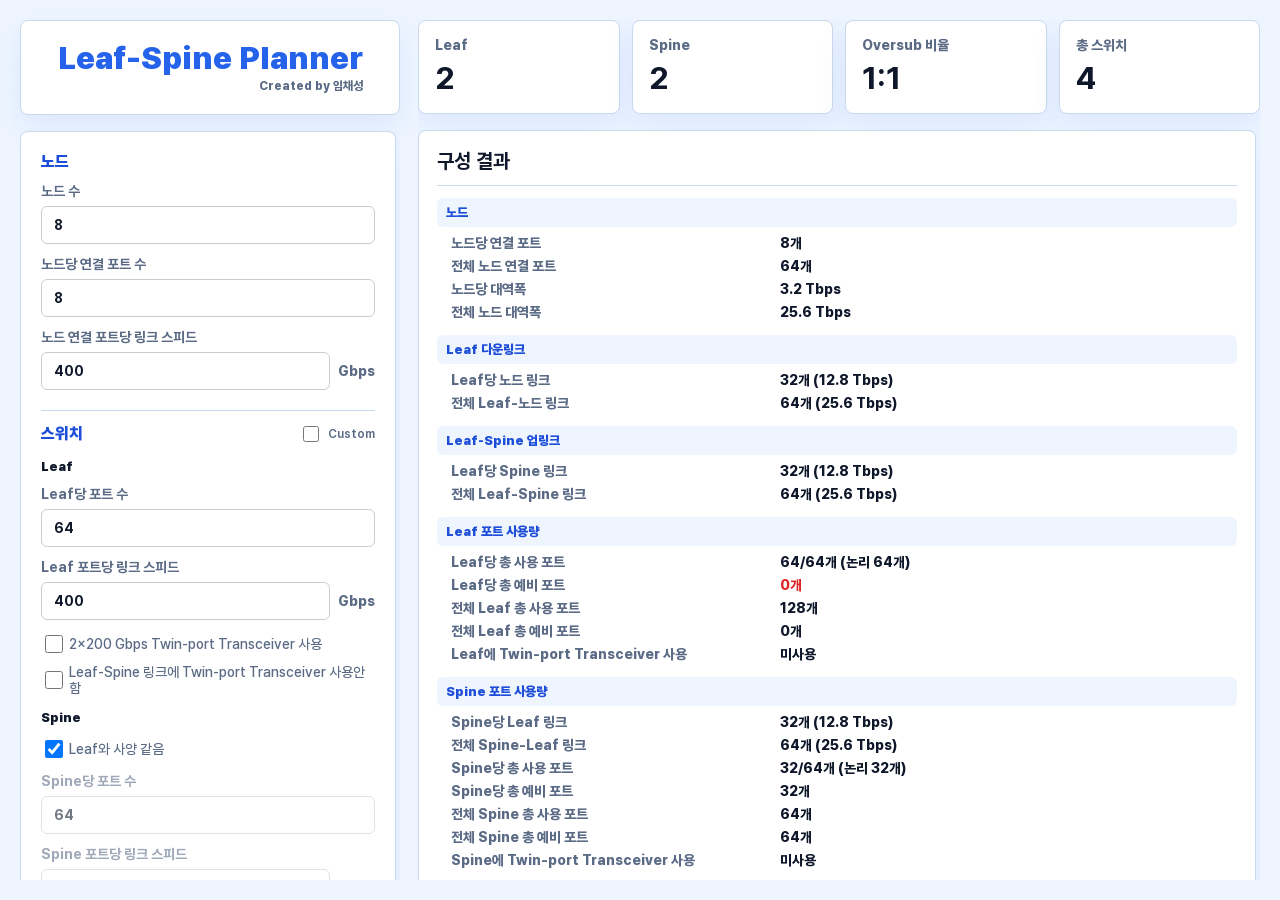
==== index.html @ a8fbc8a6 "Refine input export and twin-port planning" ====
<!doctype html>
<html lang="ko">
  <head>
    <meta charset="utf-8" />
    <meta name="viewport" content="width=device-width, initial-scale=1" />
    <title>Leaf-Spine Planner</title>
    <link rel="icon" type="image/png" sizes="96x96" href="assets/images/favicon-96x96.png" />
    <link rel="stylesheet" href="assets/css/styles.css" />
  </head>
  <body>
    <main class="app">
      <section class="workspace">
        <aside class="sidebar">
          <div class="panel panel-header">
            <div class="title-lockup">
              <p class="eyebrow">Leaf-Spine Planner</p>
              <span class="title-credit">Created by 임채성</span>
            </div>
          </div>

          <div class="sidebar-scroll">
            <form class="panel inputs" id="networkForm">
              <div class="section-title">노드</div>
            <label>
              <span>노드 수</span>
              <input id="serverCount" type="number" min="1" step="1" value="8" required />
            </label>
            <label>
              <span>노드당 연결 포트 수</span>
              <input id="serverNicPorts" type="number" min="1" step="1" value="8" required />
            </label>
            <label>
              <span>노드 연결 포트당 링크 스피드</span>
              <div class="inline-field">
                <input id="serverLinkSpeed" type="number" min="1" step="1" value="400" required />
                <span>Gbps</span>
              </div>
            </label>
            <small id="nodeTwinPortNotice" class="field-note node-twin-notice hidden">Multi-planar Design 가이드에 따라 2x200 Gbps Twin-port Transceiver 적용</small>

            <div class="section-title section-title-with-action">
              <span>스위치</span>
              <label class="title-check">
                <input id="useCustomSwitchCounts" type="checkbox" />
                <span>Custom</span>
              </label>
            </div>
            <div class="subsection-title">Leaf</div>
            <label id="customLeafCountField" class="hidden">
              <span>Leaf 수</span>
              <input id="customLeafCount" type="number" min="2" step="1" value="2" required />
            </label>
            <label>
              <span>Leaf당 포트 수</span>
              <input id="switchPorts" type="number" min="2" step="1" value="64" required />
            </label>
            <label>
              <span>Leaf 포트당 링크 스피드</span>
              <div class="inline-field">
                <input id="switchLinkSpeed" type="number" min="1" step="1" value="400" required />
                <span>Gbps</span>
              </div>
            </label>
            <label class="check-row">
              <input id="useTwinPort" type="checkbox" />
              <span id="twinPortLabel">2x200 Twin-port Transceiver 사용</span>
            </label>
            <label class="check-row sub-check-row">
              <input id="disableUplinkTwinPort" type="checkbox" />
              <span>Leaf-Spine 링크에 Twin-port Transceiver 사용안함</span>
            </label>
            <div class="subsection-title">Spine</div>
            <label id="customSpineCountField" class="hidden">
              <span>Spine 수</span>
              <input id="customSpineCount" type="number" min="2" step="1" value="2" required />
            </label>
            <label class="check-row">
              <input id="spineSameAsLeaf" type="checkbox" checked />
              <span>Leaf와 사양 같음</span>
            </label>
            <label>
              <span>Spine당 포트 수</span>
              <input id="spineSwitchPorts" type="number" min="2" step="1" value="64" required disabled />
            </label>
            <label>
              <span>Spine 포트당 링크 스피드</span>
              <div class="inline-field">
                <input id="spineSwitchLinkSpeed" type="number" min="1" step="1" value="400" required disabled />
                <span>Gbps</span>
              </div>
            </label>
            <label class="check-row">
              <input id="spineUseTwinPort" type="checkbox" />
              <span id="spineTwinPortLabel">2x200 Twin-port Transceiver 사용</span>
            </label>

            <div class="section-title">구성 방식</div>
            <div class="segmented" role="radiogroup" aria-label="구성 방식">
              <label>
                <input type="radio" name="topologyMode" value="nonblocking" checked />
                <span>Non-blocking</span>
              </label>
              <label>
                <input type="radio" name="topologyMode" value="oversubscribed" />
                <span>Oversubscribed</span>
              </label>
            </div>
            <label id="oversubField" class="hidden">
              <span>목표 Oversub 비율</span>
              <div class="inline-field">
                <span>1 :</span>
                <input id="targetOversub" type="number" min="1.1" step="0.1" value="3" />
              </div>
              <small class="field-note">노드 연결 포트는 모두 Leaf에 연결하고, Leaf-Spine 링크 수와 대역폭을 줄여 목표 1:n oversubscription을 맞춥니다.</small>
            </label>

            <label class="check-row">
              <input id="useMultiPlanar" type="checkbox" />
              <span>Multi-planar Design 사용</span>
            </label>
            <label class="check-row">
              <input id="useMultiPods" type="checkbox" />
              <span>Multi-pods Design 사용</span>
            </label>
              <label id="podField" class="hidden">
                <span>Pod당 노드 수</span>
                <input id="podServerCount" type="number" min="1" step="1" value="64" />
              </label>

            <div class="form-actions-separator" aria-hidden="true"></div>
            <button type="submit">구성하기</button>
            <div id="reportExportMenu" class="export-menu report-export">
              <button id="exportPdf" class="save-report" type="button">보고서 생성</button>
              <div class="export-menu-list" role="menu" aria-label="보고서 저장 형식">
                <button type="button" data-export-value="svg">SVG</button>
                <button type="button" data-export-value="pdf">PDF</button>
              </div>
            </div>
            <div id="inputTransferMenu" class="export-menu input-transfer-menu">
              <button id="importExportInputs" class="reset-inputs" type="button">내보내기/불러오기</button>
              <div class="export-menu-list" role="menu" aria-label="입력값 내보내기 불러오기">
                <button type="button" data-export-value="export-json">구성 값 내보내기(JSON)</button>
                <button type="button" data-export-value="import-json">구성 값 불러오기(JSON)</button>
              </div>
            </div>
            <input id="importInputsFile" class="hidden-file-input" type="file" accept="application/json,.json" />
            <button id="resetInputs" class="reset-inputs" type="button">초기화</button>
            </form>
          </div>
        </aside>

        <section class="results">
          <div class="summary-grid">
            <article class="metric">
              <span>Leaf</span>
              <strong id="leafCount">-</strong>
            </article>
            <article class="metric">
              <span>Spine</span>
              <strong id="spineCount">-</strong>
            </article>
            <article class="metric">
              <span>Oversub 비율</span>
              <strong id="oversubRatio">-</strong>
            </article>
            <article class="metric">
              <span>총 스위치</span>
              <strong id="totalSwitches">-</strong>
            </article>
          </div>

          <div class="results-scroll">
            <article class="panel detail">
              <div class="detail-title">
                <h2>구성 결과</h2>
                <span id="calculationStatus" class="status-badge hidden">구성 불가</span>
              </div>
              <dl id="detailList"></dl>
              <p id="message" class="message"></p>
            </article>

            <article class="panel diagram-panel">
              <div class="diagram-title">
                <div class="diagram-heading">
                  <h2>네트워크 구성도</h2>
                  <button id="openDiagramWindow" class="icon-button" type="button" title="새 창에서 보기" aria-label="새 창에서 보기">↗</button>
                </div>
                <div class="diagram-actions">
                  <span id="diagramCaption">입력 후 구성이 표시됩니다</span>
                  <div class="view-controls" aria-label="구성도 보기 방식">
                    <button id="viewFull" type="button" data-view="full">전체</button>
                    <button id="viewWrapped" type="button" data-view="wrapped">줄바꿈</button>
                    <button id="viewSummary" type="button" data-view="summary">요약</button>
                  </div>
                  <div class="zoom-controls" aria-label="구성도 확대 축소">
                    <button id="zoomOut" type="button" title="축소">-</button>
                    <button id="zoomReset" type="button" title="원래 크기">100%</button>
                    <button id="zoomIn" type="button" title="확대">+</button>
                    <button id="zoomCenter" type="button" title="가운데 정렬" aria-label="가운데 정렬">⨁</button>
                    <button id="zoomFit" type="button" title="화면에 맞춤" aria-label="화면에 맞춤">⇔</button>
                  </div>
                  <div class="export-controls" aria-label="구성도 다운로드">
                    <div id="topologyExportMenu" class="export-menu">
                      <button id="exportDiagram" type="button">Export</button>
                      <div class="export-menu-list" role="menu" aria-label="구성도 저장 형식">
                        <button type="button" data-export-value="svg">SVG</button>
                        <button type="button" data-export-value="png">PNG</button>
                        <button type="button" data-export-value="ppt">PPT</button>
                      </div>
                    </div>
                    <button id="openPortMapWindow" type="button">Port Map</button>
                  </div>
                </div>
              </div>
              <div id="diagram" class="diagram" aria-label="Leaf-Spine topology diagram"></div>
            </article>
          </div>
        </section>
      </section>
    </main>

    <script src="assets/js/calculator.js"></script>
    <script src="assets/js/input-state.js"></script>
    <script src="assets/js/export-utils.js"></script>
    <script src="assets/js/diagram.js"></script>
    <script src="assets/js/diagram-geometry.js"></script>
    <script src="assets/js/diagram-pptx.js"></script>
    <script src="assets/js/diagram-ooxml.js"></script>
    <script src="assets/js/diagram-api.js"></script>
    <script src="assets/js/report-font.js"></script>
    <script src="assets/js/report.js"></script>
    <script src="assets/js/report-layout.js"></script>
    <script src="assets/js/report-pdf.js"></script>
    <script src="assets/js/report-api.js"></script>
    <script src="assets/js/portmap.js"></script>
    <script src="assets/js/portmap-export.js"></script>
    <script src="assets/js/portmap-api.js"></script>
    <script src="assets/js/app.js"></script>
  </body>
</html>
---- assets/css/styles.css ----
﻿:root {
  color-scheme: light;
  font-family:
    "Pretendard", Arial, sans-serif;
  --bg: #eef5ff;
  --ink: #0f172a;
  --muted: #5b6b86;
  --line: #c8d8ee;
  --panel: #ffffff;
  --accent: #2563eb;
  --accent-dark: #1d4ed8;
  --leaf: #2563eb;
  --spine: #b45309;
  --server: #475569;
}

@font-face {
  font-family: "Pretendard";
  src: url("../fonts/Pretendard-1.3.9/web/static/woff2-subset/Pretendard-Regular.subset.woff2") format("woff2");
  font-weight: 400;
  font-style: normal;
  font-display: swap;
}

@font-face {
  font-family: "Pretendard";
  src: url("../fonts/Pretendard-1.3.9/web/static/woff2-subset/Pretendard-Medium.subset.woff2") format("woff2");
  font-weight: 500;
  font-style: normal;
  font-display: swap;
}

@font-face {
  font-family: "Pretendard";
  src: url("../fonts/Pretendard-1.3.9/web/static/woff2-subset/Pretendard-SemiBold.subset.woff2") format("woff2");
  font-weight: 600;
  font-style: normal;
  font-display: swap;
}

@font-face {
  font-family: "Pretendard";
  src: url("../fonts/Pretendard-1.3.9/web/static/woff2-subset/Pretendard-Bold.subset.woff2") format("woff2");
  font-weight: 700;
  font-style: normal;
  font-display: swap;
}

@font-face {
  font-family: "Pretendard";
  src: url("../fonts/Pretendard-1.3.9/web/static/woff2-subset/Pretendard-ExtraBold.subset.woff2") format("woff2");
  font-weight: 800;
  font-style: normal;
  font-display: swap;
}

@font-face {
  font-family: "Pretendard";
  src: url("../fonts/Pretendard-1.3.9/web/static/woff2-subset/Pretendard-Black.subset.woff2") format("woff2");
  font-weight: 900;
  font-style: normal;
  font-display: swap;
}

* {
  box-sizing: border-box;
}

body {
  margin: 0;
  min-height: 100vh;
  background: var(--bg);
  color: var(--ink);
  overflow: hidden;
}

.app {
  width: 100%;
  max-width: 1320px;
  margin: 0;
  height: 100vh;
  padding: 20px;
  overflow: hidden;
}

.workspace {
  display: grid;
  grid-template-columns: 380px minmax(0, 1fr);
  gap: 18px;
  align-items: start;
  height: 100%;
  min-height: 0;
}

.sidebar {
  display: grid;
  grid-template-rows: auto minmax(0, 1fr);
  gap: 16px;
  height: 100%;
  min-height: 0;
}

.sidebar-scroll {
  min-height: 0;
  overflow-y: auto;
  padding-right: 4px;
  overscroll-behavior: contain;
}

.panel,
.metric {
  background: var(--panel);
  border: 1px solid var(--line);
  border-radius: 8px;
  box-shadow: 0 12px 30px rgba(37, 99, 235, 0.09);
}

.inputs {
  display: grid;
  gap: 12px;
  padding: 20px;
}

.panel-header {
  padding: 20px;
  text-align: center;
}
.panel-header h1 {
  margin: 6px 0 4px;
  font-size: 25px;
  line-height: 1.25;
}

.title-lockup {
  display: inline-grid;
  justify-items: end;
}

.eyebrow {
  margin: 0;
  color: var(--accent);
  font-size: 32px;
  font-weight: 900;
  letter-spacing: 0;
  line-height: 1.1;
  white-space: nowrap;
}

.title-credit {
  margin-top: 3px;
  color: var(--muted);
  font-size: 12px;
  font-weight: 800;
  line-height: 1.2;
}

.section-title {
  margin-top: 8px;
  padding-top: 12px;
  border-top: 1px solid var(--line);
  color: var(--accent-dark);
  font-size: 16px;
  font-weight: 900;
}

.inputs > .section-title:first-child {
  margin-top: 0;
  padding-top: 0;
  border-top: 0;
}

.section-title-with-action {
  display: flex;
  align-items: center;
  justify-content: space-between;
  gap: 12px;
}

.title-check {
  display: inline-flex;
  align-items: center;
  justify-content: flex-end;
  gap: 6px;
  color: var(--muted);
  font-size: 12px;
  font-weight: 600;
}

.title-check input {
  width: 16px;
  height: 16px;
  padding: 0;
}

.title-check span {
  font-weight: 600;
}

.subsection-title {
  margin-top: 2px;
  color: var(--ink);
  font-size: 13px;
  font-weight: 900;
}

label {
  display: grid;
  gap: 7px;
  color: var(--muted);
  font-size: 14px;
  font-weight: 700;
}

input {
  width: 100%;
  border: 1px solid #c8d0cb;
  border-radius: 6px;
  padding: 10px 12px;
  color: var(--ink);
  font: inherit;
  background: #fff;
}

select {
  min-height: 44px;
  border: 1px solid var(--line);
  border-radius: 6px;
  padding: 0 34px 0 12px;
  color: var(--ink);
  font: inherit;
  font-weight: 900;
  background: #fff;
}

input:focus {
  outline: 3px solid rgba(37, 99, 235, 0.16);
  border-color: var(--accent);
}

select:focus {
  outline: 3px solid rgba(37, 99, 235, 0.16);
  border-color: var(--accent);
}

.inline-field {
  display: grid;
  grid-template-columns: 1fr auto;
  gap: 8px;
  align-items: center;
}

.inline-field span {
  color: var(--muted);
  font-weight: 800;
}

.field-note {
  display: block;
  margin: 12px 0 0;
  color: var(--muted);
  font-size: 14px;
  font-weight: 400;
  line-height: 1.55;
}

.node-twin-notice {
  margin-top: -6px;
  pointer-events: none;
}

.check-row {
  grid-template-columns: 18px 1fr;
  gap: 10px;
  align-items: center;
}

.check-row span {
  font-weight: 500;
}

.check-row input {
  width: 18px;
  height: 18px;
}

.sub-check-row {
  margin-top: -4px;
}

.check-row.is-disabled {
  color: var(--muted);
  opacity: 0.58;
}

label.is-disabled,
label:has(input:disabled) {
  opacity: 0.58;
}

label.is-disabled input,
label:has(input:disabled) input {
  cursor: not-allowed;
}

.segmented {
  display: grid;
  grid-template-columns: 1fr 1fr;
  gap: 8px;
}

.segmented label {
  display: block;
  position: relative;
}

.segmented input {
  position: absolute;
  inset: 0;
  width: 100%;
  height: 100%;
  margin: 0;
  opacity: 0;
  cursor: pointer;
}

.segmented span {
  display: grid;
  min-height: 44px;
  place-items: center;
  border: 1px solid var(--line);
  border-radius: 6px;
  background: #f9faf8;
  color: var(--muted);
  font-size: 14px;
  font-weight: 800;
  pointer-events: none;
}

.segmented input:checked + span {
  border-color: var(--accent);
  background: #dbeafe;
  color: var(--accent-dark);
}

.hidden {
  display: none;
}

button {
  min-height: 44px;
  border: 0;
  border-radius: 6px;
  background: var(--accent);
  color: #fff;
  font: inherit;
  font-weight: 900;
  cursor: pointer;
}

button:hover {
  background: var(--accent-dark);
}

.form-actions-separator {
  height: 0;
  margin-top: 8px;
  border-top: 1px solid var(--line);
}

.inputs button[type="submit"] {
  margin-top: 8px;
}

.save-report {
  width: 100%;
  background: #0f766e;
}

.save-report:hover {
  background: #115e59;
}

.reset-inputs {
  display: block;
  width: 100%;
  background: #64748b;
}

.reset-inputs:hover {
  background: #475569;
}

.input-transfer-menu .export-menu-list {
  left: 0;
  right: auto;
  width: 100%;
}

.hidden-file-input {
  display: none;
}

#resetInputs {
  background: #dc2626;
}

#resetInputs:hover {
  background: #b91c1c;
}

.results {
  max-height: 100%;
  min-height: 0;
  overflow: hidden;
  overscroll-behavior: contain;
  display: grid;
  grid-template-rows: auto minmax(0, 1fr);
  gap: 16px;
}

.results-scroll {
  display: grid;
  gap: 16px;
  min-height: 0;
  overflow-y: auto;
  padding-right: 4px;
  overscroll-behavior: contain;
}

.summary-grid {
  display: grid;
  grid-template-columns: repeat(4, minmax(0, 1fr));
  gap: 12px;
}

.metric {
  padding: 16px;
}

.metric span {
  display: block;
  color: var(--muted);
  font-size: 14px;
  font-weight: 800;
}

.metric strong {
  display: block;
  margin-top: 6px;
  font-size: 32px;
}

.detail,
.diagram-panel {
  padding: 18px;
}

h2 {
  margin: 0 0 12px;
  font-size: 20px;
}

.detail-title {
  display: flex;
  align-items: center;
  gap: 8px;
  margin-bottom: 12px;
  padding-bottom: 12px;
  border-bottom: 1px solid var(--line);
}

.detail-title h2 {
  margin: 0;
}

.status-badge {
  display: inline-grid;
  min-height: 22px;
  place-items: center;
  border: 1px solid #fecaca;
  border-radius: 999px;
  background: #fff1f2;
  color: #be123c;
  font-size: 14px;
  font-weight: 900;
  padding: 0 9px;
  white-space: nowrap;
}

.status-badge.hidden {
  display: none;
}

dl {
  display: grid;
  grid-template-columns: minmax(180px, 0.7fr) 1fr;
  gap: 7px 16px;
  margin: 0;
}

dt {
  color: var(--muted);
  font-size: 14px;
  font-weight: 800;
}

dl > dt:not(.detail-group):not(.detail-separator) {
  padding-left: 14px;
}

dd {
  margin: 0;
  padding-left: 4px;
  font-size: 14px;
  font-weight: 750;
}

dd.is-warning {
  color: #dc2626;
}

.detail-separator {
  grid-column: 1 / -1;
  height: 1px;
  margin: 2px 0;
  border-top: 1px solid var(--line);
}

.detail-group {
  grid-column: 1 / -1;
  margin: 8px 0 1px;
  padding: 7px 9px;
  border-radius: 6px;
  background: #eef5ff;
  color: var(--accent-dark);
  font-size: 13px;
  font-weight: 900;
}

.detail-group:first-child {
  margin-top: 0;
}

.message {
  margin: 12px 0 0;
  color: var(--muted);
  font-size: 14px;
  line-height: 1.55;
}

.message.is-warning {
  color: #b45309;
  font-weight: 700;
}

.diagram-title {
  display: grid;
  grid-template-columns: max-content minmax(0, 1fr);
  gap: 16px;
  align-items: start;
  margin-bottom: 12px;
}

.diagram-heading {
  display: flex;
  gap: 6px;
  align-items: center;
  min-width: 0;
}

.diagram-heading h2 {
  margin: 0;
  white-space: nowrap;
}

.icon-button {
  display: inline-grid;
  width: 18px;
  min-height: 18px;
  place-items: center;
  border: 1px solid var(--line);
  border-radius: 4px;
  background: #fff;
  color: var(--accent-dark);
  font-size: 11px;
  font-weight: 900;
  line-height: 1;
  padding: 0;
  transform: translateY(-1px);
}

.icon-button:hover {
  background: #dbeafe;
}

.diagram-actions {
  display: flex;
  gap: 16px;
  align-items: center;
  flex-wrap: nowrap;
  justify-content: flex-end;
  min-width: 0;
  overflow: visible;
}

@media (min-width: 1600px) {
  .workspace {
    grid-template-columns: 380px minmax(0, 1fr);
  }

  .summary-grid {
    gap: 14px;
  }
}

.diagram-actions span {
  flex: 0 1 auto;
  min-width: 0;
  color: var(--muted);
  font-size: 14px;
  font-weight: 800;
  overflow: hidden;
  text-overflow: ellipsis;
  white-space: nowrap;
}

.zoom-controls,
.view-controls,
.export-controls {
  display: inline-grid;
  align-items: center;
  flex: 0 0 auto;
}

.view-controls {
  grid-template-columns: 48px 62px 48px;
  gap: 5px;
}

.zoom-controls {
  grid-template-columns: 36px 64px 36px 36px 36px;
  gap: 5px;
}

.zoom-controls button,
.view-controls button,
.export-controls button {
  min-height: 28px;
  padding: 0;
  border: 1px solid var(--line);
  border-radius: 6px;
  background: #fff;
  color: var(--accent-dark);
  font-size: 12px;
  font-weight: 900;
}

.export-controls {
  display: flex;
  gap: 5px;
}

.export-controls .export-menu,
.export-controls #exportDiagram,
.export-controls #openPortMapWindow {
  width: 72px;
}

.export-controls #exportDiagram,
.export-controls #openPortMapWindow {
  border-color: var(--accent);
  background: var(--accent);
  color: #fff;
}

.zoom-controls button:hover,
.view-controls button:hover,
.export-controls button:hover {
  background: #dbeafe;
}

.export-controls #exportDiagram:hover,
.export-controls #openPortMapWindow:hover {
  border-color: var(--accent-dark);
  background: var(--accent-dark);
}

.export-menu {
  position: relative;
  min-width: 0;
}

.export-menu-list {
  position: absolute;
  top: calc(100% + 6px);
  right: 0;
  z-index: 20;
  display: none;
  min-width: 100%;
  padding: 6px;
  border: 1px solid var(--line);
  border-radius: 8px;
  background: #fff;
  box-shadow: 0 14px 34px rgba(15, 23, 42, 0.16);
}

.export-menu.is-open .export-menu-list {
  display: grid;
  gap: 4px;
}

.report-export .export-menu-list {
  left: 0;
  right: auto;
  width: 100%;
}

.export-menu-list button {
  width: 100%;
  min-height: 28px;
  justify-content: start;
  padding: 0 10px;
  border: 0;
  background: #fff;
  color: var(--accent-dark);
  text-align: left;
  font-size: 12px;
  font-weight: 900;
}

.export-menu-list button:hover {
  background: #dbeafe;
}

.zoom-controls button {
  font-size: 16px;
}

#zoomReset {
  font-size: 12px;
}

.view-controls button.is-active {
  background: var(--accent);
  border-color: var(--accent);
  color: #fff;
}

.diagram {
  position: relative;
  overflow: hidden;
  border: 1px solid var(--line);
  border-radius: 8px;
  background: #fff;
  overscroll-behavior: contain;
  height: 560px;
  height: clamp(460px, calc(100vh - 540px), 540px);
  cursor: grab;
  user-select: none;
  -webkit-user-select: none;
  touch-action: none;
}

.diagram.is-dragging {
  cursor: grabbing;
}

svg {
  display: block;
  width: 100%;
  height: 100%;
  shape-rendering: geometricPrecision;
  text-rendering: geometricPrecision;
}

.link {
  stroke: #5f8f73;
  stroke-width: 1.35;
  vector-effect: non-scaling-stroke;
}

.uplink {
  stroke: #8d6b54;
  stroke-width: 1.45;
  vector-effect: non-scaling-stroke;
}

.node rect,
.node circle {
  stroke-width: 1.2;
  vector-effect: non-scaling-stroke;
}

.node text {
  fill: #fff;
  font-size: 14px;
  font-weight: 800;
  text-anchor: middle;
  dominant-baseline: middle;
}

.node .node-label-bg {
  fill: #fff;
  stroke: #111827;
  stroke-width: 0.75;
  vector-effect: non-scaling-stroke;
}

.node .node-label {
  fill: #0f172a;
  font-size: 10.5px;
  font-weight: 450;
}

.ellipsis-node rect {
  fill: #eef2f7;
  stroke: #94a3b8;
  stroke-dasharray: 4 4;
}

.ellipsis-node text {
  fill: #334155;
  font-size: 19px;
}

.ellipsis-node .ellipsis-label {
  fill: #0f172a;
  font-size: 10px;
  font-weight: 450;
}

.spine .switch-body {
  fill: var(--spine);
  stroke: #92400e;
}

.leaf .switch-body {
  fill: var(--leaf);
  stroke: #1e40af;
}

.switch-face {
  fill: rgba(255, 255, 255, 0.14);
  stroke: rgba(255, 255, 255, 0.22);
}

.switch-port {
  fill: #e5e7eb;
  stroke: #111827;
  stroke-width: 0.6;
}

.switch-led {
  fill: #86efac;
  stroke: #166534;
  stroke-width: 0.7;
}

.spine text,
.leaf text {
  fill: var(--ink);
  font-size: 10.5px;
  font-weight: 450;
}

.server rect {
  fill: var(--server);
  stroke: #334155;
}

.server .server-body {
  fill: var(--server);
  stroke: #334155;
}

.server .server-face {
  fill: #64748b;
  stroke: #334155;
}

.server .nic-port {
  fill: #bbf7d0;
  stroke: #1f2937;
  stroke-width: 0.8;
}

.server .server-led {
  fill: #86efac;
  stroke: #166534;
  stroke-width: 0.7;
}

.server .server-name {
  font-size: 10.5px;
  font-weight: 450;
  fill: var(--ink);
}

.row-label {
  fill: var(--muted);
  font-size: 14px;
  font-weight: 900;
  text-anchor: start;
  dominant-baseline: middle;
}

.label-gutter {
  fill: #fff;
  stroke: none;
}

.hint text {
  fill: var(--muted);
  font-size: 14px;
  font-weight: 800;
}

@media (max-width: 980px) {
  .app {
    height: auto;
    min-height: 100vh;
    padding: 14px;
    overflow: visible;
  }

  .workspace,
  .sidebar,
  .summary-grid {
    grid-template-columns: 1fr;
    height: auto;
  }

  .summary-grid {
    position: static;
    padding-bottom: 0;
  }

  .sidebar-scroll,
  .inputs,
  .results {
    max-height: none;
    overflow: visible;
    padding-right: 0;
  }

  .sidebar-scroll {
    display: contents;
  }

  .results-scroll {
    display: contents;
  }

  .results-scroll {
    overflow: visible;
    padding-right: 0;
  }

  .diagram {
    height: 520px;
  }

  dl {
    grid-template-columns: 1fr;
    gap: 4px;
  }

  dd {
    margin-bottom: 8px;
  }
}

@media print {
  @page {
    size: A4 portrait;
    margin: 8mm;
  }

  * {
    print-color-adjust: exact;
    -webkit-print-color-adjust: exact;
  }

  body {
    min-width: 0;
    background: #fff;
    overflow: visible;
  }

  .app {
    width: 100%;
    max-width: none;
    height: auto;
    padding: 0;
    overflow: visible;
  }

  .workspace {
    display: block;
    height: auto;
  }

  .sidebar {
    display: block;
    height: auto;
  }

  .sidebar-scroll {
    display: block;
    overflow: visible;
    padding-right: 0;
  }

  .panel {
    break-inside: avoid;
    box-shadow: none;
    border-color: #c8d8ee;
    padding: 10px;
  }

  .inputs {
    display: grid;
    grid-template-columns: repeat(3, 1fr);
    grid-template-rows: none;
    gap: 6px 10px;
    margin-bottom: 8px;
    max-height: none;
    overflow: visible;
  }

  .results {
    max-height: none;
    overflow: visible;
    padding-right: 0;
  }

  .inputs h1,
  .inputs button[type="submit"],
  .report-export,
  .input-transfer-menu,
  .reset-inputs,
  .diagram-actions,
  .icon-button {
    display: none;
  }

  .outputs {
    display: block;
  }

  .summary-grid {
    position: static;
    grid-template-columns: repeat(4, 1fr);
    gap: 8px;
    margin-bottom: 8px;
    padding-bottom: 0;
  }

  .detail {
    margin-bottom: 8px;
  }

  .detail dl {
    grid-template-columns: repeat(2, minmax(0, 1fr));
    gap: 4px 10px;
  }

  .diagram-panel {
    break-before: auto;
  }

  .diagram-title {
    margin-bottom: 8px;
  }

  .diagram {
    height: 118mm;
    border-color: #c8d8ee;
    cursor: default;
  }

  .diagram svg {
    width: 100%;
    height: 100%;
  }
}
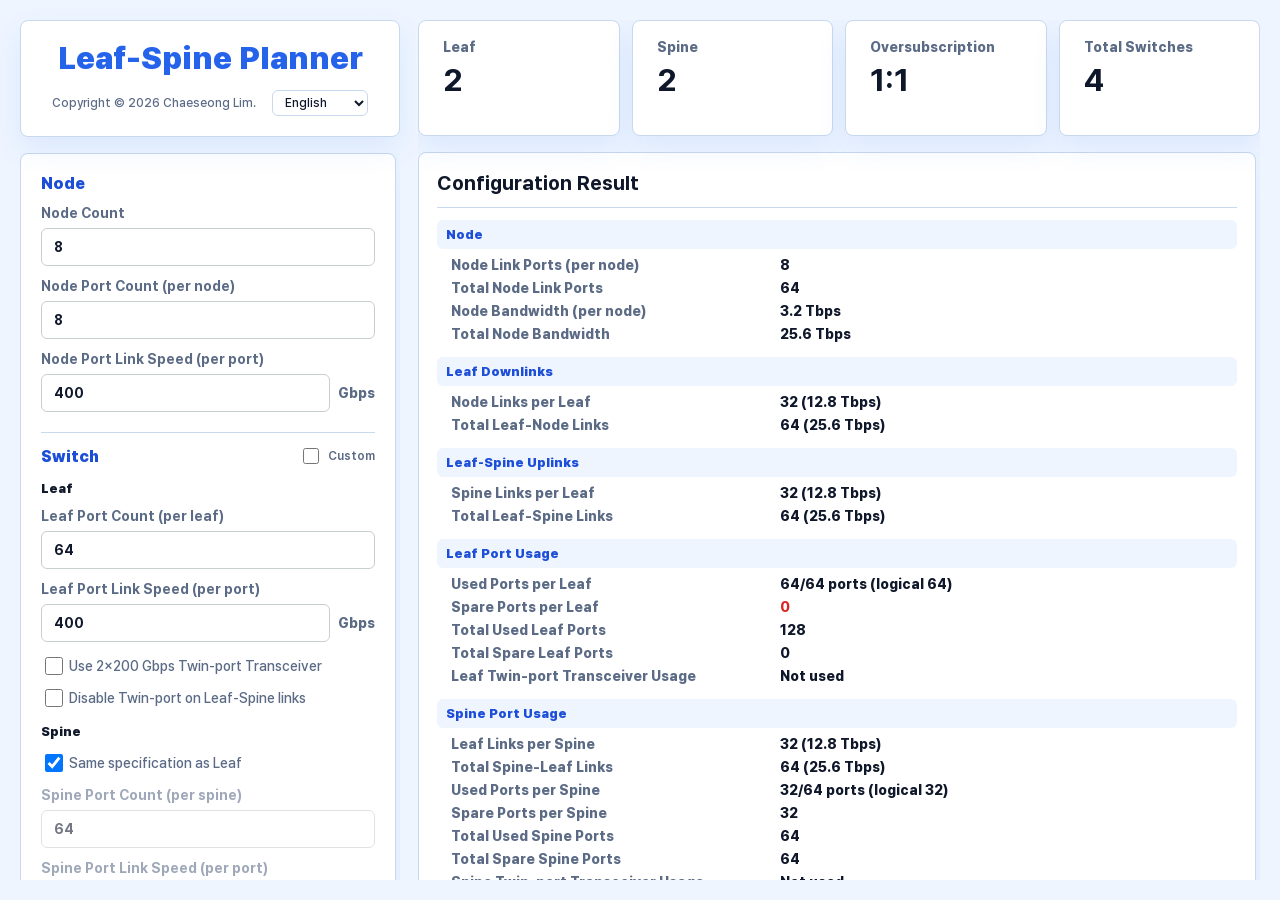
==== commit 0e094a59: "Add i18n and lazy export loading" ====
--- a/index.html
+++ b/index.html
@@ -13,24 +13,33 @@
         <aside class="sidebar">
           <div class="panel panel-header">
             <div class="title-lockup">
-              <p class="eyebrow">Leaf-Spine Planner</p>
-              <span class="title-credit">Created by 임채성</span>
+              <p class="eyebrow" data-i18n="meta.appTitle">Leaf-Spine Planner</p>
+              <div class="title-meta-row">
+                <span class="title-credit" data-i18n="meta.credit">Copyright © 2026 Chaeseong Lim.</span>
+                <label class="language-control">
+                  <span class="sr-only" data-i18n="language.label">Language</span>
+                  <select id="languageSelect" aria-label="Language" data-i18n-aria-label="language.label">
+                    <option value="ko">한국어</option>
+                    <option value="en">English</option>
+                  </select>
+                </label>
+              </div>
             </div>
           </div>
 
           <div class="sidebar-scroll">
             <form class="panel inputs" id="networkForm">
-              <div class="section-title">노드</div>
-            <label>
-              <span>노드 수</span>
+              <div class="section-title" data-i18n="sidebar.nodeSection">노드</div>
+            <label>
+              <span data-i18n="sidebar.nodeCount">노드 수</span>
               <input id="serverCount" type="number" min="1" step="1" value="8" required />
             </label>
             <label>
-              <span>노드당 연결 포트 수</span>
+              <span data-i18n="sidebar.nodeLinkPortCount">노드당 연결 포트 수</span>
               <input id="serverNicPorts" type="number" min="1" step="1" value="8" required />
             </label>
             <label>
-              <span>노드 연결 포트당 링크 스피드</span>
+              <span data-i18n="sidebar.nodeLinkPortSpeed">노드 연결 포트당 링크 스피드</span>
               <div class="inline-field">
                 <input id="serverLinkSpeed" type="number" min="1" step="1" value="400" required />
                 <span>Gbps</span>
@@ -39,7 +48,7 @@
             <small id="nodeTwinPortNotice" class="field-note node-twin-notice hidden">Multi-planar Design 가이드에 따라 2x200 Gbps Twin-port Transceiver 적용</small>
 
             <div class="section-title section-title-with-action">
-              <span>스위치</span>
+              <span data-i18n="sidebar.switchSection">스위치</span>
               <label class="title-check">
                 <input id="useCustomSwitchCounts" type="checkbox" />
                 <span>Custom</span>
@@ -47,15 +56,15 @@
             </div>
             <div class="subsection-title">Leaf</div>
             <label id="customLeafCountField" class="hidden">
-              <span>Leaf 수</span>
+              <span data-i18n="sidebar.leafCount">Leaf 수</span>
               <input id="customLeafCount" type="number" min="2" step="1" value="2" required />
             </label>
             <label>
-              <span>Leaf당 포트 수</span>
+              <span data-i18n="sidebar.leafPorts">Leaf당 포트 수</span>
               <input id="switchPorts" type="number" min="2" step="1" value="64" required />
             </label>
             <label>
-              <span>Leaf 포트당 링크 스피드</span>
+              <span data-i18n="sidebar.leafLinkSpeed">Leaf 포트당 링크 스피드</span>
               <div class="inline-field">
                 <input id="switchLinkSpeed" type="number" min="1" step="1" value="400" required />
                 <span>Gbps</span>
@@ -67,23 +76,23 @@
             </label>
             <label class="check-row sub-check-row">
               <input id="disableUplinkTwinPort" type="checkbox" />
-              <span>Leaf-Spine 링크에 Twin-port Transceiver 사용안함</span>
+              <span data-i18n="sidebar.leafSpineDisableTwinPort">Leaf-Spine 링크에 Twin-port Transceiver 사용안함</span>
             </label>
             <div class="subsection-title">Spine</div>
             <label id="customSpineCountField" class="hidden">
-              <span>Spine 수</span>
+              <span data-i18n="sidebar.spineCount">Spine 수</span>
               <input id="customSpineCount" type="number" min="2" step="1" value="2" required />
             </label>
             <label class="check-row">
               <input id="spineSameAsLeaf" type="checkbox" checked />
-              <span>Leaf와 사양 같음</span>
-            </label>
-            <label>
-              <span>Spine당 포트 수</span>
+              <span data-i18n="sidebar.spineSameAsLeaf">Leaf와 사양 같음</span>
+            </label>
+            <label>
+              <span data-i18n="sidebar.spinePorts">Spine당 포트 수</span>
               <input id="spineSwitchPorts" type="number" min="2" step="1" value="64" required disabled />
             </label>
             <label>
-              <span>Spine 포트당 링크 스피드</span>
+              <span data-i18n="sidebar.spineLinkSpeed">Spine 포트당 링크 스피드</span>
               <div class="inline-field">
                 <input id="spineSwitchLinkSpeed" type="number" min="1" step="1" value="400" required disabled />
                 <span>Gbps</span>
@@ -94,86 +103,88 @@
               <span id="spineTwinPortLabel">2x200 Twin-port Transceiver 사용</span>
             </label>
 
-            <div class="section-title">구성 방식</div>
-            <div class="segmented" role="radiogroup" aria-label="구성 방식">
+            <div class="section-title" data-i18n="sidebar.topologySection">구성 방식</div>
+            <div class="segmented" role="radiogroup" aria-label="구성 방식" data-i18n-aria-label="sidebar.topologyAriaLabel">
               <label>
                 <input type="radio" name="topologyMode" value="nonblocking" checked />
-                <span>Non-blocking</span>
+                <span data-i18n="sidebar.nonBlocking">Non-blocking</span>
               </label>
               <label>
                 <input type="radio" name="topologyMode" value="oversubscribed" />
-                <span>Oversubscribed</span>
+                <span data-i18n="sidebar.oversubscribed">Oversubscribed</span>
               </label>
             </div>
             <label id="oversubField" class="hidden">
-              <span>목표 Oversub 비율</span>
+              <span data-i18n="sidebar.targetOversub">목표 Oversub 비율</span>
               <div class="inline-field">
                 <span>1 :</span>
                 <input id="targetOversub" type="number" min="1.1" step="0.1" value="3" />
               </div>
-              <small class="field-note">노드 연결 포트는 모두 Leaf에 연결하고, Leaf-Spine 링크 수와 대역폭을 줄여 목표 1:n oversubscription을 맞춥니다.</small>
+              <small class="field-note" data-i18n="sidebar.oversubNote">노드 연결 포트는 모두 Leaf에 연결하고, Leaf-Spine 링크 수와 대역폭을 줄여 목표 1:n oversubscription을 맞춥니다.</small>
             </label>
 
             <label class="check-row">
               <input id="useMultiPlanar" type="checkbox" />
-              <span>Multi-planar Design 사용</span>
+              <span data-i18n="sidebar.useMultiPlanar">Multi-planar Design 사용</span>
             </label>
             <label class="check-row">
               <input id="useMultiPods" type="checkbox" />
-              <span>Multi-pods Design 사용</span>
+              <span data-i18n="sidebar.useMultiPods">Multi-pods Design 사용</span>
             </label>
               <label id="podField" class="hidden">
-                <span>Pod당 노드 수</span>
+                <span data-i18n="sidebar.podNodeCount">Pod당 노드 수</span>
                 <input id="podServerCount" type="number" min="1" step="1" value="64" />
               </label>
 
             <div class="form-actions-separator" aria-hidden="true"></div>
-            <button type="submit">구성하기</button>
+            <button type="submit" data-i18n="sidebar.configure">구성하기</button>
             <div id="reportExportMenu" class="export-menu report-export">
-              <button id="exportPdf" class="save-report" type="button">보고서 생성</button>
-              <div class="export-menu-list" role="menu" aria-label="보고서 저장 형식">
+              <button id="exportPdf" class="save-report" type="button" data-i18n="sidebar.createReport">보고서 생성</button>
+              <div class="export-menu-list" role="menu" aria-label="보고서 저장 형식" data-i18n-aria-label="sidebar.reportExportFormat">
                 <button type="button" data-export-value="svg">SVG</button>
                 <button type="button" data-export-value="pdf">PDF</button>
               </div>
             </div>
             <div id="inputTransferMenu" class="export-menu input-transfer-menu">
-              <button id="importExportInputs" class="reset-inputs" type="button">내보내기/불러오기</button>
-              <div class="export-menu-list" role="menu" aria-label="입력값 내보내기 불러오기">
-                <button type="button" data-export-value="export-json">구성 값 내보내기(JSON)</button>
-                <button type="button" data-export-value="import-json">구성 값 불러오기(JSON)</button>
+              <button id="importExportInputs" class="reset-inputs" type="button" data-i18n="sidebar.inputTransfer">내보내기/불러오기</button>
+              <div class="export-menu-list" role="menu" aria-label="입력값 내보내기 불러오기" data-i18n-aria-label="sidebar.inputTransferAriaLabel">
+                <button type="button" data-export-value="export-json" data-i18n="sidebar.exportInputsJson">구성 값 내보내기(JSON)</button>
+                <button type="button" data-export-value="import-json" data-i18n="sidebar.importInputsJson">구성 값 불러오기(JSON)</button>
               </div>
             </div>
             <input id="importInputsFile" class="hidden-file-input" type="file" accept="application/json,.json" />
-            <button id="resetInputs" class="reset-inputs" type="button">초기화</button>
+            <button id="resetInputs" class="reset-inputs" type="button" data-i18n="sidebar.reset">초기화</button>
             </form>
           </div>
         </aside>
 
         <section class="results">
-          <div class="summary-grid">
-            <article class="metric">
-              <span>Leaf</span>
+          <div class="summary-shell">
+            <div class="summary-grid">
+            <article class="metric">
+              <span data-i18n="summary.leaf">Leaf</span>
               <strong id="leafCount">-</strong>
             </article>
             <article class="metric">
-              <span>Spine</span>
+              <span data-i18n="summary.spine">Spine</span>
               <strong id="spineCount">-</strong>
             </article>
             <article class="metric">
-              <span>Oversub 비율</span>
+              <span data-i18n="summary.oversubRatio">Oversub 비율</span>
               <strong id="oversubRatio">-</strong>
             </article>
             <article class="metric">
-              <span>총 스위치</span>
+              <span data-i18n="summary.totalSwitches">총 스위치</span>
               <strong id="totalSwitches">-</strong>
             </article>
+            </div>
           </div>
 
           <div class="results-scroll">
             <article class="panel detail">
               <div class="detail-title">
-                <h2>구성 결과</h2>
-                <span id="calculationStatus" class="status-badge hidden">구성 불가</span>
+                <h2 data-i18n="results.title">구성 결과</h2>
+                <span id="calculationStatus" class="status-badge hidden" data-i18n="results.infeasibleBadge">구성 불가</span>
               </div>
               <dl id="detailList"></dl>
               <p id="message" class="message"></p>
@@ -182,33 +193,33 @@
             <article class="panel diagram-panel">
               <div class="diagram-title">
                 <div class="diagram-heading">
-                  <h2>네트워크 구성도</h2>
-                  <button id="openDiagramWindow" class="icon-button" type="button" title="새 창에서 보기" aria-label="새 창에서 보기">↗</button>
+                  <h2 data-i18n="diagram.title">네트워크 구성도</h2>
+                  <button id="openDiagramWindow" class="icon-button" type="button" title="새 창에서 보기" aria-label="새 창에서 보기" data-i18n-title="diagram.openInNewWindow" data-i18n-aria-label="diagram.openInNewWindow">↗</button>
                 </div>
                 <div class="diagram-actions">
-                  <span id="diagramCaption">입력 후 구성이 표시됩니다</span>
-                  <div class="view-controls" aria-label="구성도 보기 방식">
-                    <button id="viewFull" type="button" data-view="full">전체</button>
-                    <button id="viewWrapped" type="button" data-view="wrapped">줄바꿈</button>
-                    <button id="viewSummary" type="button" data-view="summary">요약</button>
+                  <span id="diagramCaption" data-i18n="diagram.captionReady">입력 후 구성이 표시됩니다</span>
+                  <div class="view-controls" aria-label="구성도 보기 방식" data-i18n-aria-label="diagram.viewModeAriaLabel">
+                    <button id="viewFull" type="button" data-view="full" data-i18n="diagram.viewFull">전체</button>
+                    <button id="viewWrapped" type="button" data-view="wrapped" data-i18n="diagram.viewWrapped">줄바꿈</button>
+                    <button id="viewSummary" type="button" data-view="summary" data-i18n="diagram.viewSummary">요약</button>
                   </div>
-                  <div class="zoom-controls" aria-label="구성도 확대 축소">
-                    <button id="zoomOut" type="button" title="축소">-</button>
-                    <button id="zoomReset" type="button" title="원래 크기">100%</button>
-                    <button id="zoomIn" type="button" title="확대">+</button>
-                    <button id="zoomCenter" type="button" title="가운데 정렬" aria-label="가운데 정렬">⨁</button>
-                    <button id="zoomFit" type="button" title="화면에 맞춤" aria-label="화면에 맞춤">⇔</button>
+                  <div class="zoom-controls" aria-label="구성도 확대 축소" data-i18n-aria-label="diagram.zoomAriaLabel">
+                    <button id="zoomOut" type="button" title="축소" data-i18n-title="diagram.zoomOut">-</button>
+                    <button id="zoomReset" type="button" title="원래 크기" data-i18n-title="diagram.zoomReset">100%</button>
+                    <button id="zoomIn" type="button" title="확대" data-i18n-title="diagram.zoomIn">+</button>
+                    <button id="zoomCenter" type="button" title="가운데 정렬" aria-label="가운데 정렬" data-i18n-title="diagram.center" data-i18n-aria-label="diagram.center">⨁</button>
+                    <button id="zoomFit" type="button" title="화면에 맞춤" aria-label="화면에 맞춤" data-i18n-title="diagram.fitToScreen" data-i18n-aria-label="diagram.fitToScreen">⇔</button>
                   </div>
-                  <div class="export-controls" aria-label="구성도 다운로드">
+                  <div class="export-controls" aria-label="구성도 다운로드" data-i18n-aria-label="diagram.exportAriaLabel">
                     <div id="topologyExportMenu" class="export-menu">
-                      <button id="exportDiagram" type="button">Export</button>
-                      <div class="export-menu-list" role="menu" aria-label="구성도 저장 형식">
+                      <button id="exportDiagram" type="button" data-i18n="diagram.exportButton">Export</button>
+                      <div class="export-menu-list" role="menu" aria-label="구성도 저장 형식" data-i18n-aria-label="diagram.exportFormatAriaLabel">
                         <button type="button" data-export-value="svg">SVG</button>
                         <button type="button" data-export-value="png">PNG</button>
                         <button type="button" data-export-value="ppt">PPT</button>
                       </div>
                     </div>
-                    <button id="openPortMapWindow" type="button">Port Map</button>
+                    <button id="openPortMapWindow" type="button" data-i18n="diagram.portMapButton">Port Map</button>
                   </div>
                 </div>
               </div>
@@ -219,21 +230,15 @@
       </section>
     </main>
 
+    <script src="assets/js/i18n.js"></script>
     <script src="assets/js/calculator.js"></script>
     <script src="assets/js/input-state.js"></script>
     <script src="assets/js/export-utils.js"></script>
     <script src="assets/js/diagram.js"></script>
     <script src="assets/js/diagram-geometry.js"></script>
-    <script src="assets/js/diagram-pptx.js"></script>
-    <script src="assets/js/diagram-ooxml.js"></script>
     <script src="assets/js/diagram-api.js"></script>
-    <script src="assets/js/report-font.js"></script>
-    <script src="assets/js/report.js"></script>
-    <script src="assets/js/report-layout.js"></script>
-    <script src="assets/js/report-pdf.js"></script>
     <script src="assets/js/report-api.js"></script>
     <script src="assets/js/portmap.js"></script>
-    <script src="assets/js/portmap-export.js"></script>
     <script src="assets/js/portmap-api.js"></script>
     <script src="assets/js/app.js"></script>
   </body>
--- a/assets/css/styles.css
+++ b/assets/css/styles.css
@@ -122,6 +122,8 @@
 }
 
 .panel-header {
+  position: relative;
+  min-height: 106px;
   padding: 20px;
   text-align: center;
 }
@@ -133,7 +135,7 @@
 
 .title-lockup {
   display: inline-grid;
-  justify-items: end;
+  justify-items: stretch;
 }
 
 .eyebrow {
@@ -146,12 +148,20 @@
   white-space: nowrap;
 }
 
+.title-meta-row {
+  display: flex;
+  align-items: center;
+  justify-content: space-between;
+  gap: 16px;
+  margin-top: 14px;
+}
+
 .title-credit {
-  margin-top: 3px;
   color: var(--muted);
   font-size: 12px;
-  font-weight: 800;
+  font-weight: 500;
   line-height: 1.2;
+  text-align: right;
 }
 
 .section-title {
@@ -427,6 +437,38 @@
   overscroll-behavior: contain;
 }
 
+.summary-shell {
+  position: relative;
+}
+
+.language-control {
+  display: inline-flex;
+  align-items: center;
+}
+
+.language-control select {
+  min-height: 26px;
+  padding: 3px 24px 3px 8px;
+  border: 1px solid var(--line);
+  border-radius: 6px;
+  background: #fff;
+  color: var(--ink);
+  font-size: 12px;
+  font-weight: 500;
+}
+
+.sr-only {
+  position: absolute;
+  width: 1px;
+  height: 1px;
+  padding: 0;
+  margin: -1px;
+  overflow: hidden;
+  clip: rect(0, 0, 0, 0);
+  white-space: nowrap;
+  border: 0;
+}
+
 .summary-grid {
   display: grid;
   grid-template-columns: repeat(4, minmax(0, 1fr));
@@ -434,7 +476,8 @@
 }
 
 .metric {
-  padding: 16px;
+  min-height: 116px;
+  padding: 18px 16px 18px 24px;
 }
 
 .metric span {
@@ -633,7 +676,7 @@
 }
 
 .view-controls {
-  grid-template-columns: 48px 62px 48px;
+  grid-template-columns: repeat(3, 62px);
   gap: 5px;
 }
 
@@ -930,6 +973,10 @@
     height: auto;
   }
 
+  .sidebar {
+    margin-top: 0;
+  }
+
   .summary-grid {
     position: static;
     padding-bottom: 0;
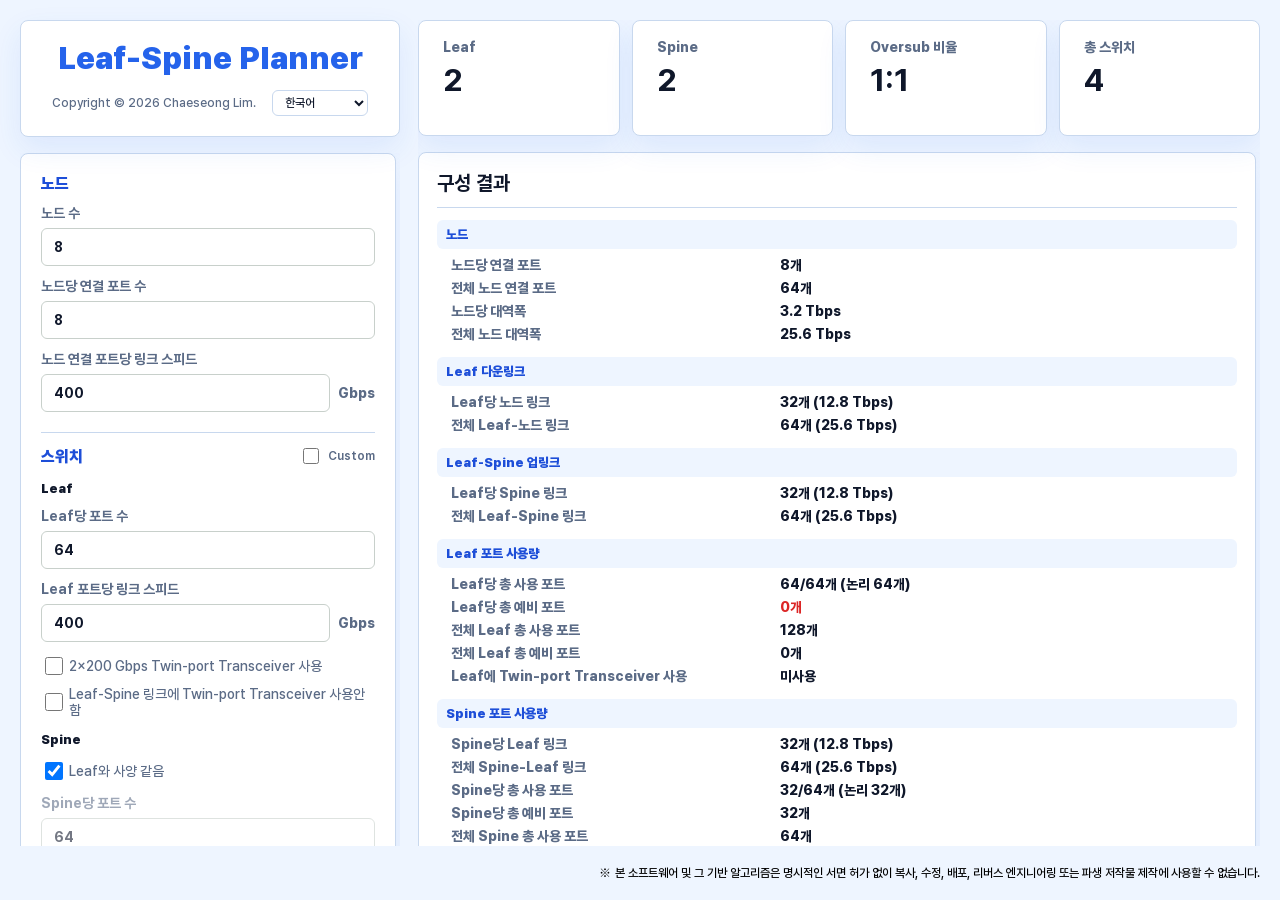
==== commit 10c3d836: "Add license notices and restore topology rendering" ====
--- a/index.html
+++ b/index.html
@@ -1,4 +1,8 @@
 <!doctype html>
+<!--
+  Copyright © 2026 Chaeseong Lim.
+  This software and its underlying algorithms may not be copied, modified, distributed, reverse engineered, or used to create derivative works without explicit written permission.
+-->
 <html lang="ko">
   <head>
     <meta charset="utf-8" />
@@ -20,7 +24,7 @@
                   <span class="sr-only" data-i18n="language.label">Language</span>
                   <select id="languageSelect" aria-label="Language" data-i18n-aria-label="language.label">
                     <option value="ko">한국어</option>
-                    <option value="en">English</option>
+                    <option value="en" disabled>English</option>
                   </select>
                 </label>
               </div>
@@ -228,6 +232,7 @@
           </div>
         </section>
       </section>
+      <p class="app-footer-notice" data-i18n="meta.footerNotice">This software and its underlying algorithms may not be copied, modified, distributed, reverse engineered, or used to create derivative works without explicit written permission.</p>
     </main>
 
     <script src="assets/js/i18n.js"></script>
--- a/assets/css/styles.css
+++ b/assets/css/styles.css
@@ -1,4 +1,9 @@
-﻿:root {
+/*
+ * Copyright © 2026 Chaeseong Lim.
+ * This software and its underlying algorithms may not be copied, modified, distributed, reverse engineered, or used to create derivative works without explicit written permission.
+ */
+
+:root {
   color-scheme: light;
   font-family:
     "Pretendard", Arial, sans-serif;
@@ -75,12 +80,33 @@
 }
 
 .app {
+  position: relative;
   width: 100%;
   max-width: 1320px;
   margin: 0;
   height: 100vh;
-  padding: 20px;
+  padding: 20px 20px 54px;
   overflow: hidden;
+}
+
+.app-footer-notice {
+  position: absolute;
+  right: 20px;
+  bottom: 20px;
+  left: 20px;
+  margin: 0;
+  color: #000;
+  font-size: 12px;
+  font-weight: 500;
+  line-height: 1.2;
+  text-align: right;
+  white-space: nowrap;
+}
+
+.app-footer-notice::before {
+  content: "\203B";
+  font-family: "Malgun Gothic", "Apple SD Gothic Neo", "Segoe UI Symbol", sans-serif;
+  margin-right: 0.35em;
 }
 
 .workspace {
@@ -962,8 +988,15 @@
   .app {
     height: auto;
     min-height: 100vh;
-    padding: 14px;
+    padding: 14px 14px 68px;
     overflow: visible;
+  }
+
+  .app-footer-notice {
+    right: 14px;
+    bottom: 20px;
+    left: 14px;
+    white-space: normal;
   }
 
   .workspace,
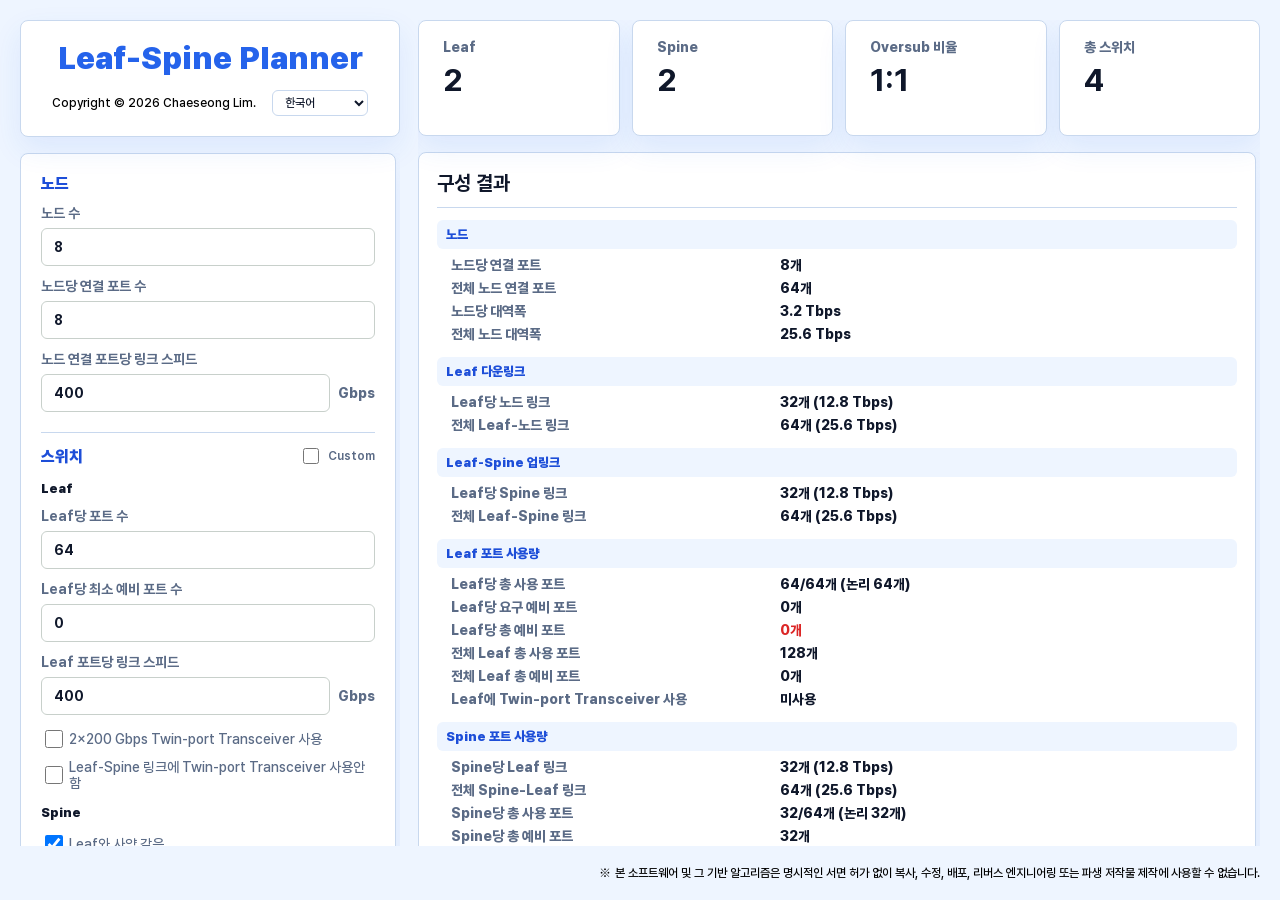
==== commit 4c9454f3: "Add leaf spare validation scenarios" ====
--- a/index.html
+++ b/index.html
@@ -68,6 +68,10 @@
               <input id="switchPorts" type="number" min="2" step="1" value="64" required />
             </label>
             <label>
+              <span data-i18n="sidebar.leafMinSparePorts">Leaf당 최소 예비 포트 수</span>
+              <input id="leafMinSparePorts" type="number" min="0" step="1" value="0" required />
+            </label>
+            <label>
               <span data-i18n="sidebar.leafLinkSpeed">Leaf 포트당 링크 스피드</span>
               <div class="inline-field">
                 <input id="switchLinkSpeed" type="number" min="1" step="1" value="400" required />
@@ -149,7 +153,7 @@
                 <button type="button" data-export-value="pdf">PDF</button>
               </div>
             </div>
-            <div id="inputTransferMenu" class="export-menu input-transfer-menu">
+            <div id="inputTransferMenu" class="export-menu input-transfer-menu hidden">
               <button id="importExportInputs" class="reset-inputs" type="button" data-i18n="sidebar.inputTransfer">내보내기/불러오기</button>
               <div class="export-menu-list" role="menu" aria-label="입력값 내보내기 불러오기" data-i18n-aria-label="sidebar.inputTransferAriaLabel">
                 <button type="button" data-export-value="export-json" data-i18n="sidebar.exportInputsJson">구성 값 내보내기(JSON)</button>
--- a/assets/css/styles.css
+++ b/assets/css/styles.css
@@ -183,7 +183,7 @@
 }
 
 .title-credit {
-  color: var(--muted);
+  color: #000;
   font-size: 12px;
   font-weight: 500;
   line-height: 1.2;
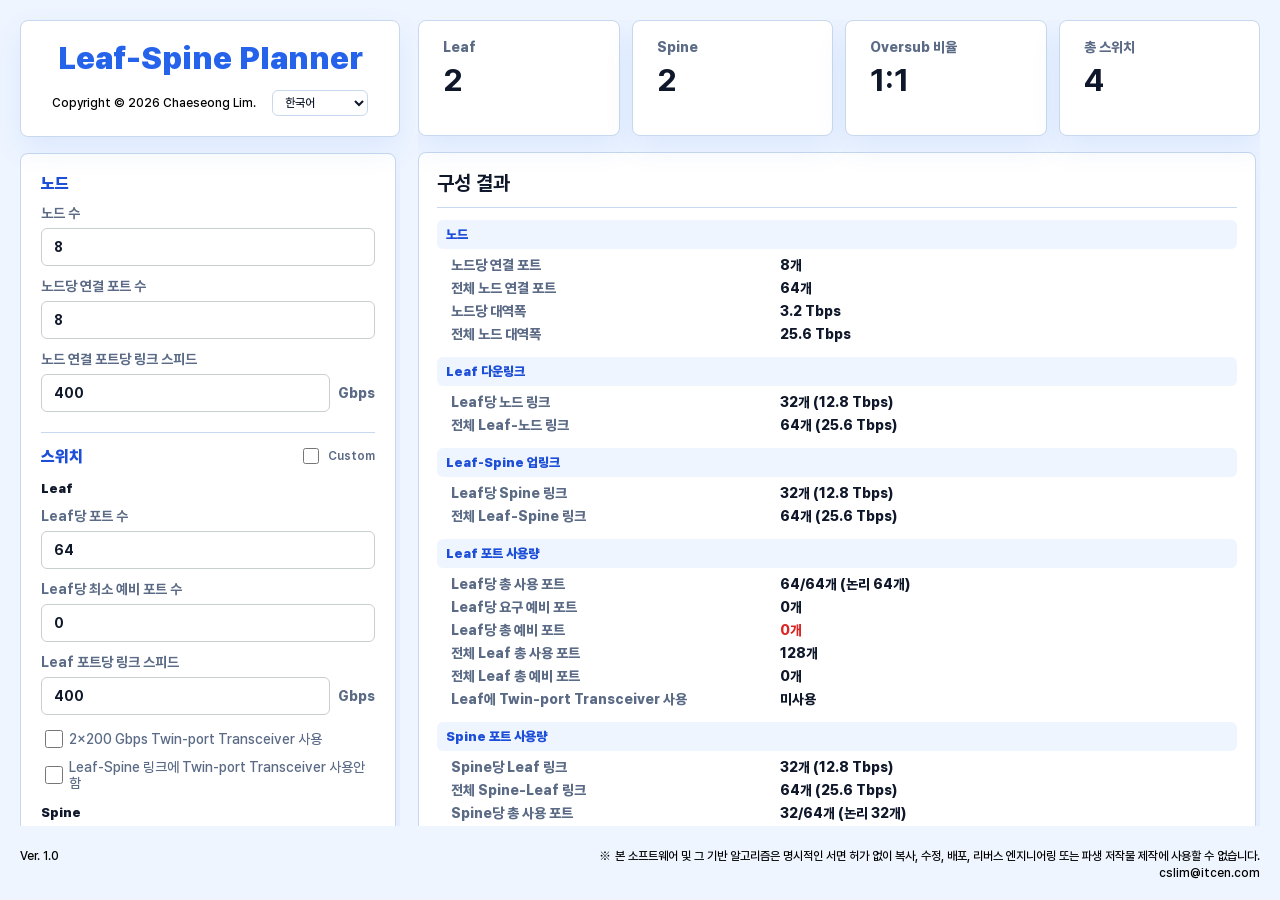
==== commit 0aeadb43: "Protect footer email display" ====
--- a/index.html
+++ b/index.html
@@ -236,7 +236,20 @@
           </div>
         </section>
       </section>
-      <p class="app-footer-notice" data-i18n="meta.footerNotice">This software and its underlying algorithms may not be copied, modified, distributed, reverse engineered, or used to create derivative works without explicit written permission.</p>
+      <footer class="app-footer">
+        <span class="app-footer-version" data-i18n="meta.footerVersion">Ver. 1.0</span>
+        <div class="app-footer-right">
+          <p class="app-footer-notice">
+            <span class="app-footer-notice-text" data-i18n="meta.footerNotice">This software and its underlying algorithms may not be copied, modified, distributed, reverse engineered, or used to create derivative works without explicit written permission.</span>
+          </p>
+          <p
+            class="app-footer-contact"
+            data-email-user="cslim"
+            data-email-domain="itcen"
+            data-email-tld="com"
+          ></p>
+        </div>
+      </footer>
     </main>
 
     <script src="assets/js/i18n.js"></script>
--- a/assets/css/styles.css
+++ b/assets/css/styles.css
@@ -85,25 +85,49 @@
   max-width: 1320px;
   margin: 0;
   height: 100vh;
-  padding: 20px 20px 54px;
+  padding: 20px 20px 74px;
   overflow: hidden;
 }
 
-.app-footer-notice {
+.app-footer {
   position: absolute;
   right: 20px;
   bottom: 20px;
   left: 20px;
+  display: flex;
+  align-items: flex-start;
+  justify-content: space-between;
+  gap: 20px;
   margin: 0;
   color: #000;
   font-size: 12px;
   font-weight: 500;
   line-height: 1.2;
+}
+
+.app-footer-version {
+  flex: 0 0 auto;
+}
+
+.app-footer-right {
+  min-width: 0;
   text-align: right;
+}
+
+.app-footer-notice,
+.app-footer-contact {
+  margin: 0;
+}
+
+.app-footer-notice {
   white-space: nowrap;
 }
 
-.app-footer-notice::before {
+.app-footer-contact {
+  margin-top: 2px;
+}
+
+.app-footer-notice-text::before {
   content: "\203B";
   font-family: "Malgun Gothic", "Apple SD Gothic Neo", "Segoe UI Symbol", sans-serif;
   margin-right: 0.35em;
@@ -846,12 +870,14 @@
   stroke: #5f8f73;
   stroke-width: 1.35;
   vector-effect: non-scaling-stroke;
+  transition: opacity 0.14s ease, stroke-width 0.14s ease;
 }
 
 .uplink {
   stroke: #8d6b54;
   stroke-width: 1.45;
   vector-effect: non-scaling-stroke;
+  transition: opacity 0.14s ease, stroke-width 0.14s ease;
 }
 
 .node rect,
@@ -881,6 +907,28 @@
   font-weight: 450;
 }
 
+.diagram [data-device] {
+  cursor: pointer;
+}
+
+.diagram .is-dimmed {
+  opacity: 0.2;
+}
+
+.diagram [data-device].is-selected {
+  opacity: 1;
+}
+
+.diagram [data-device].is-selected .node-label-bg {
+  stroke: #2563eb;
+  stroke-width: 1.6;
+}
+
+.diagram [data-source][data-target].is-highlighted {
+  opacity: 1;
+  stroke-width: 2;
+}
+
 .ellipsis-node rect {
   fill: #eef2f7;
   stroke: #94a3b8;
@@ -988,14 +1036,18 @@
   .app {
     height: auto;
     min-height: 100vh;
-    padding: 14px 14px 68px;
+    padding: 14px 14px 88px;
     overflow: visible;
   }
 
-  .app-footer-notice {
+  .app-footer {
     right: 14px;
     bottom: 20px;
     left: 14px;
+    gap: 12px;
+  }
+
+  .app-footer-notice {
     white-space: normal;
   }
 
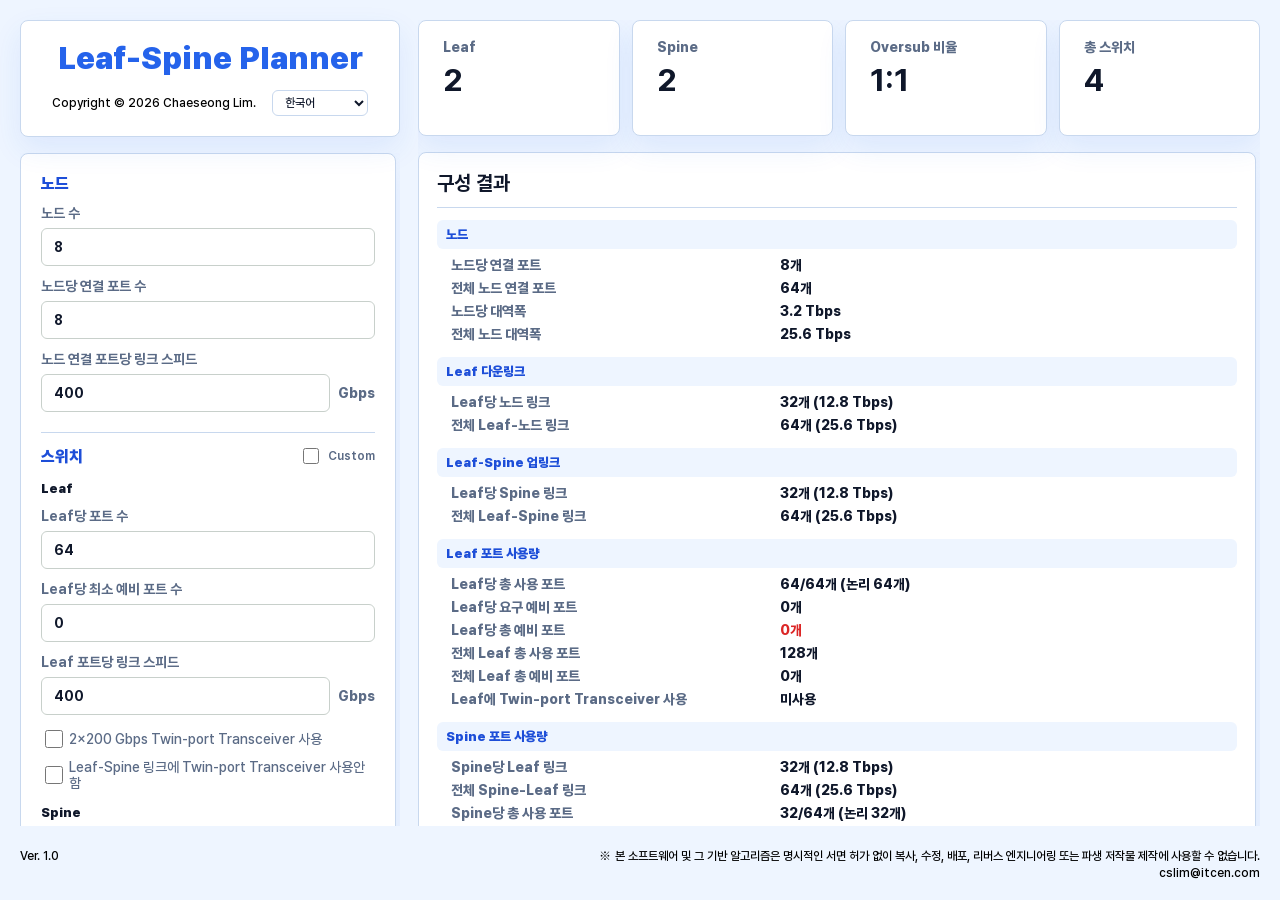
==== commit a88889cc: "Debounce input rendering and fix report transceiver labels" ====
--- a/index.html
+++ b/index.html
@@ -256,6 +256,7 @@
     <script src="assets/js/calculator.js"></script>
     <script src="assets/js/input-state.js"></script>
     <script src="assets/js/export-utils.js"></script>
+    <script src="assets/js/render-scheduler.js"></script>
     <script src="assets/js/diagram.js"></script>
     <script src="assets/js/diagram-geometry.js"></script>
     <script src="assets/js/diagram-api.js"></script>
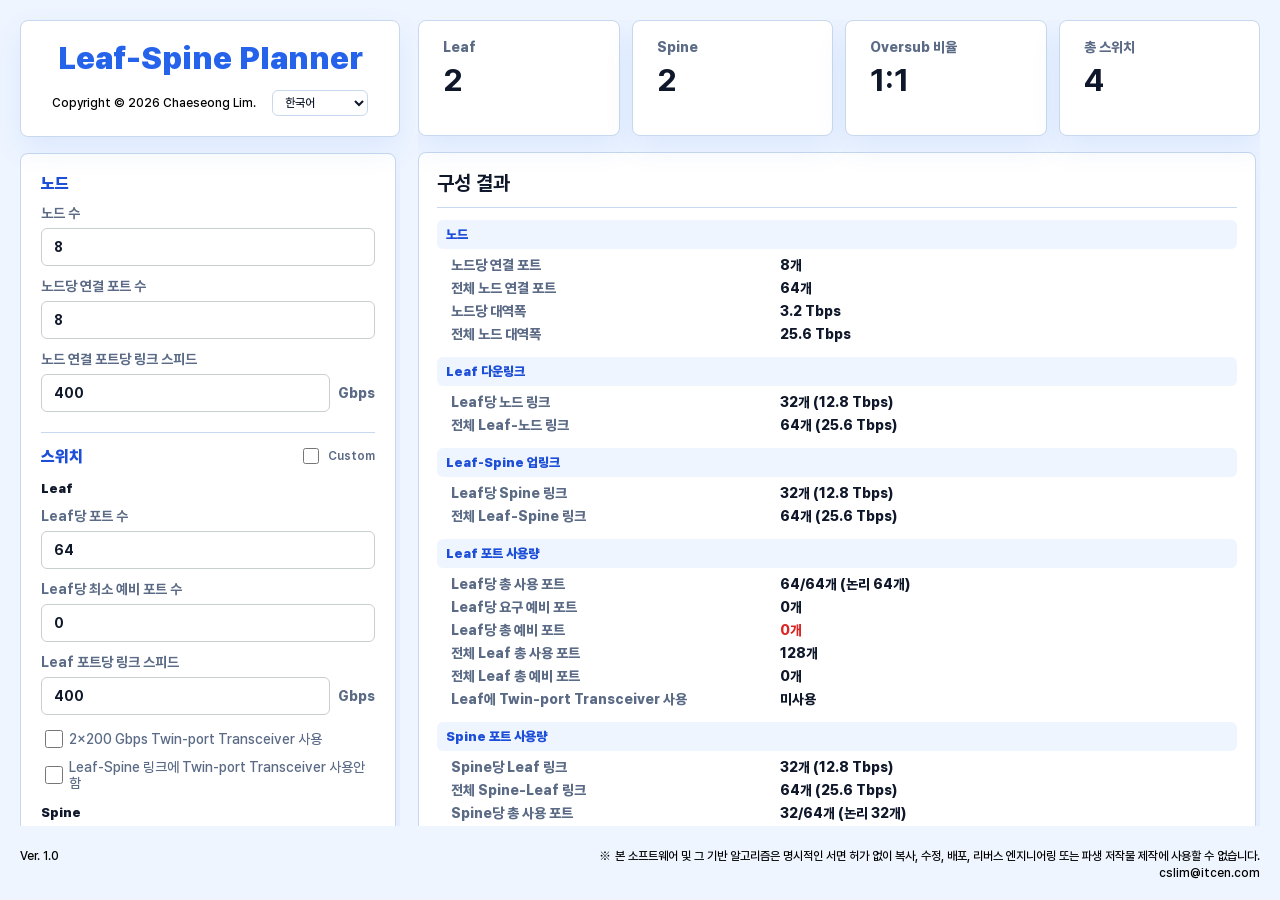
==== commit f6f9cb08: "Fix report diagram viewport and highlight state" ====
--- a/index.html
+++ b/index.html
@@ -257,6 +257,7 @@
     <script src="assets/js/input-state.js"></script>
     <script src="assets/js/export-utils.js"></script>
     <script src="assets/js/render-scheduler.js"></script>
+    <script src="assets/js/diagram-highlight.js"></script>
     <script src="assets/js/diagram.js"></script>
     <script src="assets/js/diagram-geometry.js"></script>
     <script src="assets/js/diagram-api.js"></script>
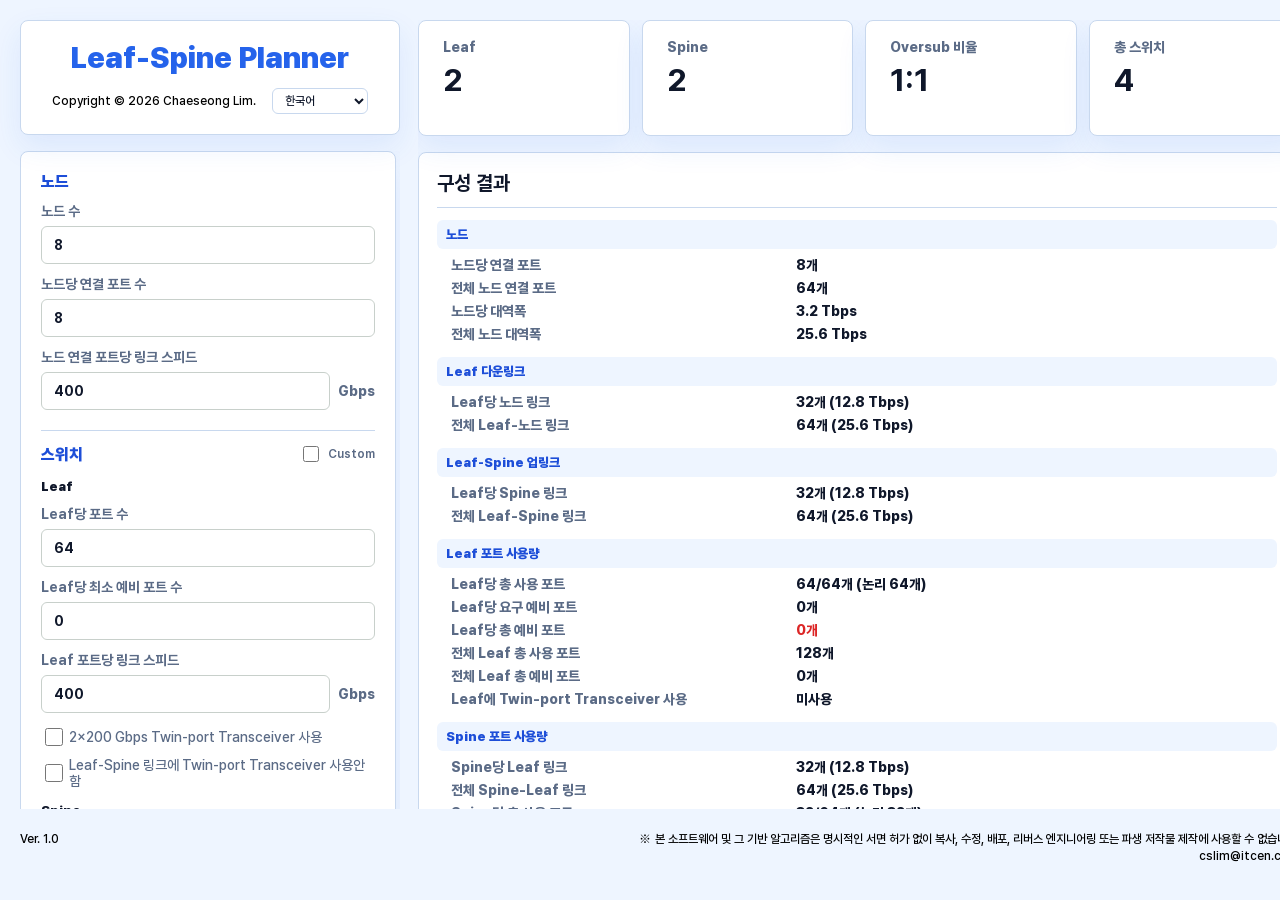
==== commit fa09797d: "Refine fixed layout and port map columns" ====
--- a/index.html
+++ b/index.html
@@ -17,7 +17,9 @@
         <aside class="sidebar">
           <div class="panel panel-header">
             <div class="title-lockup">
-              <p class="eyebrow" data-i18n="meta.appTitle">Leaf-Spine Planner</p>
+              <p class="eyebrow title-refresh" role="button" tabindex="0" data-i18n="meta.appTitle" aria-label="Refresh Leaf-Spine Planner">
+                Leaf-Spine Planner
+              </p>
               <div class="title-meta-row">
                 <span class="title-credit" data-i18n="meta.credit">Copyright © 2026 Chaeseong Lim.</span>
                 <label class="language-control">
--- a/assets/css/styles.css
+++ b/assets/css/styles.css
@@ -76,17 +76,24 @@
   min-height: 100vh;
   background: var(--bg);
   color: var(--ink);
-  overflow: hidden;
+  overflow-x: auto;
+  overflow-y: hidden;
 }
 
 .app {
   position: relative;
-  width: 100%;
-  max-width: 1320px;
+  width: 1320px;
+  max-width: none;
   margin: 0;
   height: 100vh;
   padding: 20px 20px 74px;
   overflow: hidden;
+}
+
+@media (max-width: 1319px) {
+  .app {
+    height: calc(100vh - 17px);
+  }
 }
 
 .app-footer {
@@ -191,11 +198,15 @@
 .eyebrow {
   margin: 0;
   color: var(--accent);
-  font-size: 32px;
+  font-size: 30px;
   font-weight: 900;
   letter-spacing: 0;
   line-height: 1.1;
   white-space: nowrap;
+}
+
+.title-refresh {
+  cursor: pointer;
 }
 
 .title-meta-row {
@@ -1032,76 +1043,6 @@
   font-weight: 800;
 }
 
-@media (max-width: 980px) {
-  .app {
-    height: auto;
-    min-height: 100vh;
-    padding: 14px 14px 88px;
-    overflow: visible;
-  }
-
-  .app-footer {
-    right: 14px;
-    bottom: 20px;
-    left: 14px;
-    gap: 12px;
-  }
-
-  .app-footer-notice {
-    white-space: normal;
-  }
-
-  .workspace,
-  .sidebar,
-  .summary-grid {
-    grid-template-columns: 1fr;
-    height: auto;
-  }
-
-  .sidebar {
-    margin-top: 0;
-  }
-
-  .summary-grid {
-    position: static;
-    padding-bottom: 0;
-  }
-
-  .sidebar-scroll,
-  .inputs,
-  .results {
-    max-height: none;
-    overflow: visible;
-    padding-right: 0;
-  }
-
-  .sidebar-scroll {
-    display: contents;
-  }
-
-  .results-scroll {
-    display: contents;
-  }
-
-  .results-scroll {
-    overflow: visible;
-    padding-right: 0;
-  }
-
-  .diagram {
-    height: 520px;
-  }
-
-  dl {
-    grid-template-columns: 1fr;
-    gap: 4px;
-  }
-
-  dd {
-    margin-bottom: 8px;
-  }
-}
-
 @media print {
   @page {
     size: A4 portrait;
